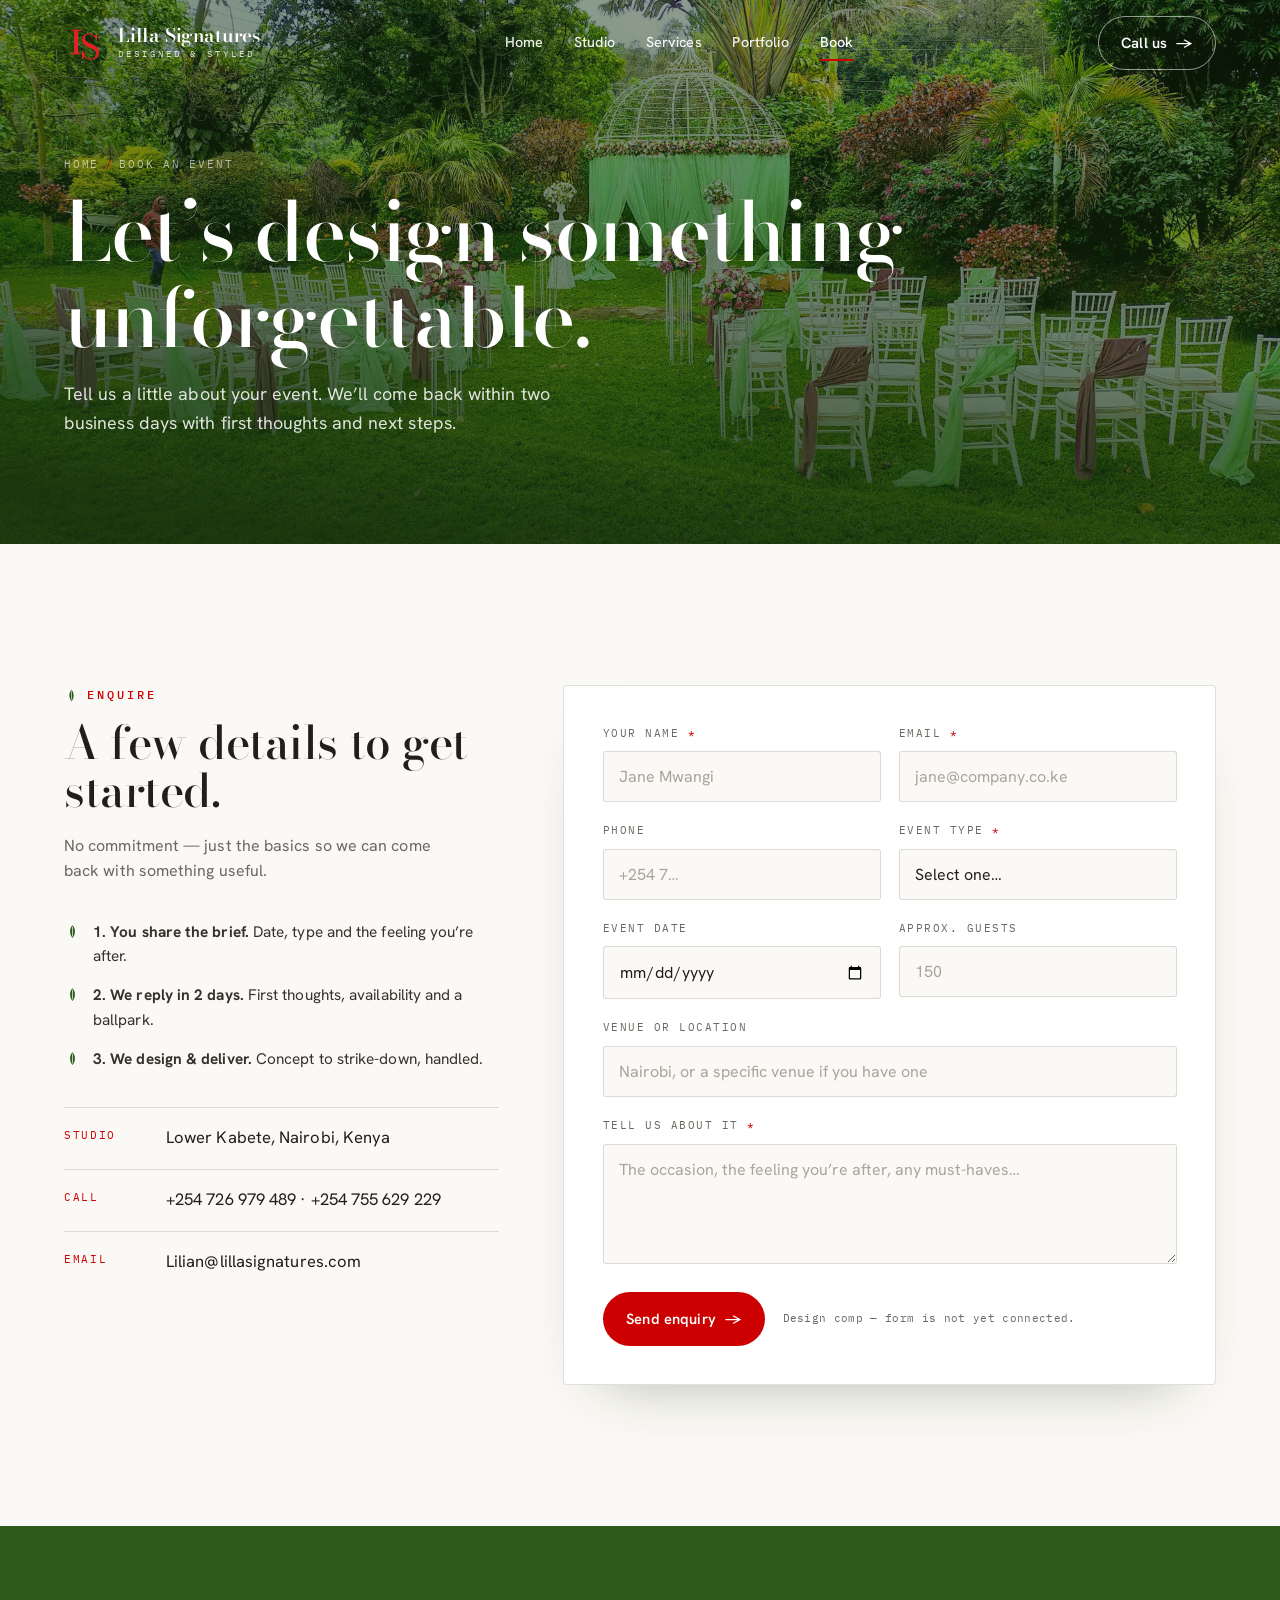
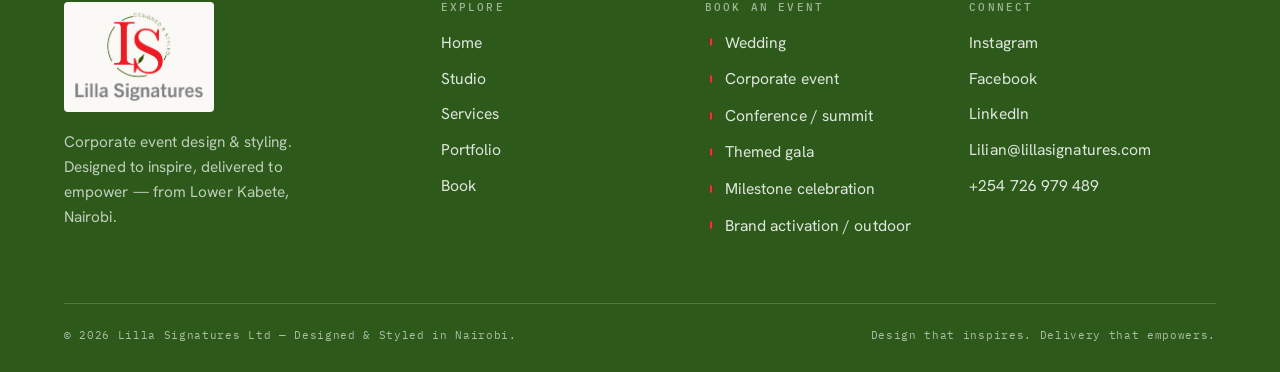
==== booking.html @ 4a37a558 "initial commit" ====
<!DOCTYPE html>
<html lang="en">
<head>
<meta charset="UTF-8" />
<meta name="viewport" content="width=device-width, initial-scale=1.0" />
<title>Book an Event — Lilla Signatures</title>
<meta name="description" content="Book Lilla Signatures for your event — weddings, corporate events, conferences, themed galas, milestone celebrations and outdoor activations in Nairobi." />
<link rel="preconnect" href="https://fonts.googleapis.com" />
<link rel="preconnect" href="https://fonts.gstatic.com" crossorigin />
<link href="https://fonts.googleapis.com/css2?family=Bodoni+Moda:ital,opsz,wght@0,6..96,400..700;1,6..96,400..600&family=Hanken+Grotesk:wght@300;400;500;600;700&family=IBM+Plex+Mono:wght@400;500&display=swap" rel="stylesheet" />
<link rel="stylesheet" href="assets/css/styles.css" />
</head>
<body>
<a class="skip-link" href="#main">Skip to content</a>

<header class="nav at-top">
  <a class="brand" href="index.html" aria-label="Lilla Signatures — home">
    <img src="assets/img/logo-mark.png" alt="Lilla Signatures monogram" />
    <span class="wordmark"><b>Lilla Signatures</b><span>Designed &amp; Styled</span></span>
  </a>
  <nav class="nav-links" aria-label="Primary">
    <a href="index.html">Home</a>
    <a href="studio.html">Studio</a>
    <a href="services.html">Services</a>
    <a href="portfolio.html">Portfolio</a>
    <a href="booking.html" class="active" aria-current="page">Book</a>
  </nav>
  <div class="nav-actions"><a class="btn btn--ghost" href="tel:+254726979489">Call us <span class="arr">→</span></a></div>
  <button class="nav-toggle" aria-label="Open menu" aria-expanded="false" aria-controls="mobile-menu"><span></span></button>
</header>
<div class="mobile-menu" id="mobile-menu">
  <a href="index.html"><span class="n">01</span> Home</a>
  <a href="studio.html"><span class="n">02</span> Studio</a>
  <a href="services.html"><span class="n">03</span> Services</a>
  <a href="portfolio.html"><span class="n">04</span> Portfolio</a>
  <a href="booking.html"><span class="n">05</span> Book</a>
  <div class="mm-foot">Lower Kabete, Nairobi<br />+254 726 979 489<br />Lilian@lillasignatures.com</div>
</div>

<header class="page-header">
  <div class="ph-media"><img src="assets/img/wedding-gazebo.jpg" alt="" /></div>
  <p class="crumbs"><a href="index.html">Home</a><span class="sep">/</span>Book an event</p>
  <h1>Let’s design something unforgettable.</h1>
  <p class="ph-sub">Tell us a little about your event. We’ll come back within two business days with first thoughts and next steps.</p>
</header>

<main id="main">
  <section class="section booking">
    <div class="wrap booking-grid">

      <aside class="booking-aside reveal">
        <span class="eyebrow">
          <svg class="leaf" viewBox="0 0 24 24" aria-hidden="true"><path class="blade" d="M12 3c4.5 4 4.5 13 0 18-4.5-5-4.5-14 0-18z"/><path class="rib" d="M12 5v14"/></svg>
          Enquire
        </span>
        <h2>A few details to get started.</h2>
        <p class="lede">No commitment — just the basics so we can come back with something useful.</p>

        <div class="bk-steps">
          <div class="bk-step"><svg class="leaf" viewBox="0 0 24 24" aria-hidden="true"><path class="blade" d="M12 3c4.5 4 4.5 13 0 18-4.5-5-4.5-14 0-18z"/><path class="rib" d="M12 5v14"/></svg><span><strong>1. You share the brief.</strong> Date, type and the feeling you’re after.</span></div>
          <div class="bk-step"><svg class="leaf" viewBox="0 0 24 24" aria-hidden="true"><path class="blade" d="M12 3c4.5 4 4.5 13 0 18-4.5-5-4.5-14 0-18z"/><path class="rib" d="M12 5v14"/></svg><span><strong>2. We reply in 2 days.</strong> First thoughts, availability and a ballpark.</span></div>
          <div class="bk-step"><svg class="leaf" viewBox="0 0 24 24" aria-hidden="true"><path class="blade" d="M12 3c4.5 4 4.5 13 0 18-4.5-5-4.5-14 0-18z"/><path class="rib" d="M12 5v14"/></svg><span><strong>3. We design &amp; deliver.</strong> Concept to strike-down, handled.</span></div>
        </div>

        <div class="bk-details">
          <div class="bk-row"><span class="k">Studio</span><span class="v">Lower Kabete, Nairobi, Kenya</span></div>
          <div class="bk-row"><span class="k">Call</span><span class="v"><a href="tel:+254726979489">+254 726 979 489</a> · <a href="tel:+254755629229">+254 755 629 229</a></span></div>
          <div class="bk-row"><span class="k">Email</span><span class="v"><a href="mailto:Lilian@lillasignatures.com">Lilian@lillasignatures.com</a></span></div>
        </div>
      </aside>

      <form class="contact-form form-light reveal" data-d="1" novalidate>
        <div class="field-row">
          <div class="field">
            <label for="f-name">Your name <span class="req">*</span></label>
            <input type="text" id="f-name" name="name" placeholder="Jane Mwangi" required />
            <span class="err-msg">Please tell us your name.</span>
          </div>
          <div class="field">
            <label for="f-email">Email <span class="req">*</span></label>
            <input type="email" id="f-email" name="email" placeholder="jane@company.co.ke" required />
            <span class="err-msg">A valid email helps us reply.</span>
          </div>
        </div>
        <div class="field-row">
          <div class="field">
            <label for="f-phone">Phone</label>
            <input type="tel" id="f-phone" name="phone" placeholder="+254 7…" />
          </div>
          <div class="field">
            <label for="f-type">Event type <span class="req">*</span></label>
            <select id="f-type" name="event_type" required>
              <option value="">Select one…</option>
              <option data-key="corporate">Corporate event</option>
              <option data-key="conference">Conference / summit</option>
              <option data-key="gala">Themed gala</option>
              <option data-key="wedding">Wedding</option>
              <option data-key="milestone">Milestone celebration</option>
              <option data-key="outdoor">Brand activation / outdoor</option>
              <option data-key="other">Something else</option>
            </select>
            <span class="err-msg">Pick the closest event type.</span>
          </div>
        </div>
        <div class="field-row">
          <div class="field">
            <label for="f-date">Event date</label>
            <input type="date" id="f-date" name="event_date" />
          </div>
          <div class="field">
            <label for="f-guests">Approx. guests</label>
            <input type="number" id="f-guests" name="guests" min="1" placeholder="150" />
          </div>
        </div>
        <div class="field">
          <label for="f-venue">Venue or location</label>
          <input type="text" id="f-venue" name="venue" placeholder="Nairobi, or a specific venue if you have one" />
        </div>
        <div class="field">
          <label for="f-msg">Tell us about it <span class="req">*</span></label>
          <textarea id="f-msg" name="message" placeholder="The occasion, the feeling you’re after, any must-haves…" required></textarea>
          <span class="err-msg">A line or two is all we need to start.</span>
        </div>
        <div class="form-foot">
          <button type="submit" class="btn btn--crimson">Send enquiry <span class="arr">→</span></button>
          <span class="form-note">Design comp — form is not yet connected.</span>
        </div>
        <div class="form-success" role="status">
          <svg class="leaf" viewBox="0 0 24 24" aria-hidden="true"><path class="blade" d="M12 3c4.5 4 4.5 13 0 18-4.5-5-4.5-14 0-18z"/><path class="rib" d="M12 5v14"/></svg>
          <p><strong>Thank you.</strong> Your enquiry is in — we’ll be in touch within two business days.</p>
        </div>
      </form>

    </div>
  </section>
</main>

<footer class="footer">
  <div class="wrap">
    <div class="footer-top">
      <div class="footer-brand">
        <img src="assets/img/logo-full.png" alt="Lilla Signatures logo" style="width:150px" />
        <p>Corporate event design &amp; styling. Designed to inspire, delivered to empower — from Lower Kabete, Nairobi.</p>
      </div>
      <div class="foot-col">
        <h4>Explore</h4>
        <ul><li><a href="index.html">Home</a></li><li><a href="studio.html">Studio</a></li><li><a href="services.html">Services</a></li><li><a href="portfolio.html">Portfolio</a></li><li><a href="booking.html">Book</a></li></ul>
      </div>
      <div class="foot-col">
        <h4>Book an event</h4>
        <ul>
          <li><a href="booking.html?type=wedding"><svg class="leaf" viewBox="0 0 24 24" aria-hidden="true"><path class="blade" d="M12 3c4.5 4 4.5 13 0 18-4.5-5-4.5-14 0-18z"/><path class="rib" d="M12 5v14"/></svg>Wedding</a></li>
          <li><a href="booking.html?type=corporate"><svg class="leaf" viewBox="0 0 24 24" aria-hidden="true"><path class="blade" d="M12 3c4.5 4 4.5 13 0 18-4.5-5-4.5-14 0-18z"/><path class="rib" d="M12 5v14"/></svg>Corporate event</a></li>
          <li><a href="booking.html?type=conference"><svg class="leaf" viewBox="0 0 24 24" aria-hidden="true"><path class="blade" d="M12 3c4.5 4 4.5 13 0 18-4.5-5-4.5-14 0-18z"/><path class="rib" d="M12 5v14"/></svg>Conference / summit</a></li>
          <li><a href="booking.html?type=gala"><svg class="leaf" viewBox="0 0 24 24" aria-hidden="true"><path class="blade" d="M12 3c4.5 4 4.5 13 0 18-4.5-5-4.5-14 0-18z"/><path class="rib" d="M12 5v14"/></svg>Themed gala</a></li>
          <li><a href="booking.html?type=milestone"><svg class="leaf" viewBox="0 0 24 24" aria-hidden="true"><path class="blade" d="M12 3c4.5 4 4.5 13 0 18-4.5-5-4.5-14 0-18z"/><path class="rib" d="M12 5v14"/></svg>Milestone celebration</a></li>
          <li><a href="booking.html?type=outdoor"><svg class="leaf" viewBox="0 0 24 24" aria-hidden="true"><path class="blade" d="M12 3c4.5 4 4.5 13 0 18-4.5-5-4.5-14 0-18z"/><path class="rib" d="M12 5v14"/></svg>Brand activation / outdoor</a></li>
        </ul>
      </div>
      <div class="foot-col">
        <h4>Connect</h4>
        <ul><li><a href="#">Instagram</a></li><li><a href="#">Facebook</a></li><li><a href="#">LinkedIn</a></li><li><a href="mailto:Lilian@lillasignatures.com">Lilian@lillasignatures.com</a></li><li><a href="tel:+254726979489">+254 726 979 489</a></li></ul>
      </div>
    </div>
    <div class="footer-bottom">
      <p>© <span data-year>2025</span> Lilla Signatures Ltd — Designed &amp; Styled in Nairobi.</p>
      <p>Design that inspires. Delivery that empowers.</p>
    </div>
  </div>
</footer>

<script src="assets/js/main.js"></script>
</body>
</html>
---- assets/css/styles.css ----
/* ============================================================
   Lilla Signatures — Event Design & Styling
   Design comp stylesheet
   Palette: forest green (ground) · crimson (accent) · warm off-white
   Type: Bodoni Moda (display) · Hanken Grotesk (body) · IBM Plex Mono (index)
   ============================================================ */

:root {
  /* Brand */
  --green:       #2D5A1B;   /* forest — dominant ground */
  --green-700:   #234716;
  --green-900:   #16300d;   /* deep ground / overlays */
  --green-soft:  #3c6f27;
  --crimson:     #CC0000;   /* signature accent, used with discipline */
  --crimson-700: #a80606;

  /* Neutrals (warm) */
  --paper:   #FBF9F5;       /* breathing room */
  --paper-2: #F3EEE4;       /* sand */
  --ink:     #211f1c;       /* warm near-black text */
  --muted:   #6b6862;       /* charcoal, secondary text */
  --line:    rgba(33,31,28,0.14);
  --line-on-green: rgba(255,255,255,0.18);

  /* Type */
  --serif: "Bodoni Moda", Georgia, "Times New Roman", serif;
  --sans:  "Hanken Grotesk", system-ui, -apple-system, sans-serif;
  --mono:  "IBM Plex Mono", ui-monospace, "SFMono-Regular", monospace;

  --maxw: 1320px;
  --gutter: clamp(20px, 5vw, 80px);

  --ease: cubic-bezier(.22,.61,.36,1);
}

/* ---------- Reset / base ---------- */
*, *::before, *::after { box-sizing: border-box; }
html { -webkit-text-size-adjust: 100%; scroll-behavior: smooth; }
@media (prefers-reduced-motion: reduce) { html { scroll-behavior: auto; } }

body {
  margin: 0;
  font-family: var(--sans);
  font-weight: 400;
  color: var(--ink);
  background: var(--paper);
  line-height: 1.62;
  font-size: clamp(16px, 1.05vw, 18px);
  letter-spacing: 0.005em;
  -webkit-font-smoothing: antialiased;
  text-rendering: optimizeLegibility;
  overflow-x: hidden;
}

img { display: block; max-width: 100%; }
a { color: inherit; text-decoration: none; }
button { font: inherit; color: inherit; cursor: pointer; }

h1, h2, h3, h4 { font-family: var(--serif); font-weight: 500; line-height: 1.04; margin: 0; letter-spacing: -0.01em; }

::selection { background: var(--crimson); color: #fff; }

:focus-visible {
  outline: 2.5px solid var(--crimson);
  outline-offset: 3px;
  border-radius: 2px;
}

.skip-link {
  position: fixed; top: -100px; left: 16px; z-index: 200;
  background: var(--crimson); color: #fff; padding: 12px 18px; border-radius: 4px;
  font-family: var(--mono); font-size: .8rem;
  transition: top .2s var(--ease);
}
.skip-link:focus { top: 16px; }

/* ---------- Layout ---------- */
/* full-bleed: content spans edge-to-edge with the same gutter as the nav */
.wrap { width: 100%; max-width: none; margin-inline: 0; padding-inline: var(--gutter); }
.section { padding-block: clamp(72px, 11vw, 156px); position: relative; }

/* ---------- Shared editorial bits ---------- */
.eyebrow {
  display: inline-flex; align-items: center; gap: .7em;
  font-family: var(--mono);
  font-size: .72rem; font-weight: 500;
  letter-spacing: .26em; text-transform: uppercase;
  color: var(--crimson);
}
.eyebrow .leaf { width: 15px; height: 15px; flex: none; }
.eyebrow--light { color: rgba(255,255,255,.82); }
.eyebrow--light .leaf path { fill: var(--crimson); }

.leaf { display: inline-block; }
.leaf path.blade { fill: var(--green); }
.leaf path.rib { stroke: var(--paper); stroke-width: 1; fill: none; }

.section-head { max-width: 56ch; }
.section-head h2 {
  font-size: clamp(2.1rem, 5.2vw, 4rem);
  margin-top: .5rem;
}
.section-head p.lede {
  margin-top: 1.1rem; color: var(--muted);
  font-size: clamp(1.02rem, 1.4vw, 1.22rem); max-width: 50ch;
}

.index-num { font-family: var(--mono); font-size: .74rem; letter-spacing: .1em; color: var(--crimson); }

/* leaf divider */
.divider { display: flex; align-items: center; justify-content: center; gap: 18px; padding-block: clamp(34px,6vw,70px); }
.divider::before, .divider::after { content: ""; height: 1px; width: min(140px, 22vw); background: var(--line); }
.divider .leaf { width: 22px; height: 22px; opacity: .9; }
.divider--on-green::before, .divider--on-green::after { background: var(--line-on-green); }

/* ---------- Buttons ---------- */
.btn {
  display: inline-flex; align-items: center; gap: .6em;
  font-family: var(--sans); font-weight: 600;
  font-size: .92rem; letter-spacing: .01em;
  padding: 0.95em 1.5em; border-radius: 999px;
  border: 1.5px solid transparent;
  transition: background .25s var(--ease), color .25s var(--ease), border-color .25s var(--ease), transform .25s var(--ease);
  will-change: transform;
}
.btn .arr { transition: transform .3s var(--ease); }
.btn:hover .arr { transform: translateX(4px); }
.btn--crimson { background: var(--crimson); color: #fff; }
.btn--crimson:hover { background: var(--crimson-700); transform: translateY(-2px); }
.btn--ghost { border-color: currentColor; color: var(--ink); }
.btn--ghost:hover { background: var(--ink); color: var(--paper); transform: translateY(-2px); }
.btn--ghost-light { border-color: rgba(255,255,255,.55); color: #fff; }
.btn--ghost-light:hover { background: #fff; color: var(--green-900); }

/* ============================================================
   NAV
   ============================================================ */
.nav {
  position: fixed; inset: 0 0 auto 0; z-index: 100;
  display: flex; align-items: center; justify-content: space-between;
  gap: 24px;
  padding: 16px var(--gutter);
  transition: background .35s var(--ease), box-shadow .35s var(--ease), padding .35s var(--ease);
}
.nav.scrolled {
  background: rgba(251,249,245,0.86);
  backdrop-filter: blur(14px) saturate(1.2);
  -webkit-backdrop-filter: blur(14px) saturate(1.2);
  box-shadow: 0 1px 0 var(--line);
  padding-block: 11px;
}
.brand { display: flex; align-items: center; gap: 12px; flex: none; }
.brand img { width: 42px; height: 42px; object-fit: contain; transition: width .35s var(--ease); }
.nav.scrolled .brand img { width: 38px; }
.brand .wordmark { display: flex; flex-direction: column; line-height: 1; }
.brand .wordmark b {
  font-family: var(--serif); font-weight: 600; font-size: 1.18rem; letter-spacing: -.01em;
  color: var(--ink); transition: color .35s var(--ease);
}
.brand .wordmark span {
  font-family: var(--mono); font-size: .56rem; letter-spacing: .34em; text-transform: uppercase;
  color: var(--green); margin-top: 4px; transition: color .35s var(--ease);
}
.nav.at-top .brand .wordmark b { color: #fff; }
.nav.at-top .brand .wordmark span { color: rgba(255,255,255,.8); }

.nav-links { display: flex; align-items: center; gap: clamp(18px, 2.4vw, 38px); }
.nav-links a {
  font-size: .9rem; font-weight: 500; letter-spacing: .01em;
  color: var(--ink); position: relative; padding: 4px 0;
  transition: color .3s var(--ease);
}
.nav-links a::after {
  content: ""; position: absolute; left: 0; bottom: -2px; height: 1.5px; width: 0;
  background: var(--crimson); transition: width .3s var(--ease);
}
.nav-links a:hover::after, .nav-links a:focus-visible::after { width: 100%; }
.nav.at-top .nav-links a { color: rgba(255,255,255,.92); }
.nav-actions { display: flex; align-items: center; gap: 14px; flex: none; }
.nav.at-top .btn--ghost { border-color: rgba(255,255,255,.55); color:#fff; }
.nav.at-top .btn--ghost:hover { background:#fff; color: var(--green-900); }

.nav-toggle { display: none; width: 46px; height: 46px; border: 1.5px solid var(--line); border-radius: 50%; background: transparent; align-items: center; justify-content: center; }
.nav-toggle span, .nav-toggle span::before, .nav-toggle span::after {
  content: ""; display: block; width: 18px; height: 1.6px; background: var(--ink); transition: transform .3s var(--ease), opacity .2s var(--ease);
}
.nav-toggle span::before { transform: translateY(-6px); }
.nav-toggle span::after { transform: translateY(6px); position: relative; top: -1.6px; }
.nav.at-top .nav-toggle { border-color: rgba(255,255,255,.5); }
.nav.at-top .nav-toggle span, .nav.at-top .nav-toggle span::before, .nav.at-top .nav-toggle span::after { background: #fff; }

/* mobile menu */
.mobile-menu {
  position: fixed; inset: 0; z-index: 99;
  background: var(--green-900); color: #fff;
  display: flex; flex-direction: column; justify-content: center; gap: 6px;
  padding: var(--gutter);
  transform: translateY(-100%); transition: transform .5s var(--ease);
  visibility: hidden;
}
.mobile-menu.open { transform: translateY(0); visibility: visible; }
.mobile-menu a {
  font-family: var(--serif); font-size: clamp(2rem, 9vw, 3.2rem); font-weight: 500;
  padding: 8px 0; border-bottom: 1px solid var(--line-on-green); display: flex; align-items: baseline; gap: 16px;
}
.mobile-menu a .n { font-family: var(--mono); font-size: .8rem; color: var(--crimson); }
.mobile-menu .mm-foot { margin-top: 32px; font-family: var(--mono); font-size: .78rem; letter-spacing: .04em; color: rgba(255,255,255,.7); line-height: 2; }
body.menu-open { overflow: hidden; }

/* ============================================================
   HERO
   ============================================================ */
.hero { position: relative; min-height: 100svh; display: flex; align-items: flex-end; color: #fff; isolation: isolate; }
.hero-media { position: absolute; inset: 0; z-index: -2; }
.hero-media img { width: 100%; height: 100%; object-fit: cover; }
.hero::before {
  content: ""; position: absolute; inset: 0; z-index: -1;
  background:
    linear-gradient(180deg, rgba(22,48,13,0.42) 0%, rgba(22,48,13,0) 30%),
    linear-gradient(7deg, rgba(22,48,13,0.92) 4%, rgba(22,48,13,0.5) 34%, rgba(22,48,13,0.12) 62%, rgba(22,48,13,0.28) 100%);
}
.hero-inner { width: 100%; max-width: none; margin-inline: 0; padding: 0 var(--gutter) clamp(54px, 8vw, 92px); }
.hero .eyebrow { color: #fff; }
.hero .eyebrow .leaf path.blade { fill: #fff; }
.hero h1 {
  font-size: clamp(2.9rem, 8.2vw, 7.1rem);
  font-weight: 500; max-width: 16ch; margin-top: 1rem;
  text-wrap: balance;
}
.hero h1 em { font-style: italic; color: #fff; }
.hero h1 .accent { color: #fff; }
.hero p.hero-sub {
  margin-top: 1.5rem; max-width: 46ch;
  font-size: clamp(1.04rem, 1.5vw, 1.28rem); color: rgba(255,255,255,.9);
  font-weight: 400;
}
.hero-cta { margin-top: 2.2rem; display: flex; flex-wrap: wrap; gap: 14px; }
.hero-scroll {
  position: absolute; right: var(--gutter); bottom: clamp(54px,8vw,92px); z-index: 1;
  display: flex; flex-direction: column; align-items: center; gap: 10px;
  font-family: var(--mono); font-size: .64rem; letter-spacing: .2em; text-transform: uppercase;
  color: rgba(255,255,255,.7); writing-mode: vertical-rl;
}
.hero-scroll .bar { writing-mode: horizontal-tb; width: 1px; height: 46px; background: rgba(255,255,255,.5); position: relative; overflow: hidden; }
.hero-scroll .bar::after { content:""; position:absolute; inset:0; background:#fff; animation: scrollbar 2.4s var(--ease) infinite; }
@keyframes scrollbar { 0%{transform:translateY(-100%)} 60%,100%{transform:translateY(100%)} }
@media (max-width: 760px){ .hero-scroll { display: none; } }

/* ============================================================
   STUDIO / ABOUT
   ============================================================ */
.studio { background: var(--paper); }
.studio-grid { display: grid; grid-template-columns: 1.05fr 0.95fr; gap: clamp(36px, 6vw, 96px); align-items: center; }
.studio-copy h2 { font-size: clamp(2.2rem, 4.6vw, 3.7rem); margin-top: .6rem; max-width: 14ch; }
.studio-copy .body { margin-top: 1.6rem; }
.studio-copy .body p { margin: 0 0 1.1rem; color: #35322d; font-size: clamp(1.02rem,1.25vw,1.16rem); }
.studio-copy .body p strong { color: var(--green); font-weight: 600; }
.studio-sig { margin-top: 2rem; display: flex; align-items: center; gap: 16px; }
.studio-sig .quote { font-family: var(--serif); font-style: italic; font-size: clamp(1.2rem,2vw,1.5rem); color: var(--ink); line-height: 1.25; }
.studio-meta { margin-top: 2.4rem; display: flex; gap: 40px; flex-wrap: wrap; border-top: 1px solid var(--line); padding-top: 1.6rem; }
.studio-meta div { display: flex; flex-direction: column; gap: 4px; }
.studio-meta dt { font-family: var(--mono); font-size: .68rem; letter-spacing: .18em; text-transform: uppercase; color: var(--muted); }
.studio-meta dd { margin: 0; font-family: var(--serif); font-size: 1.32rem; color: var(--green); }
.studio-figure { position: relative; }
.studio-figure .img-main { aspect-ratio: 4/5; border-radius: 3px; overflow: hidden; box-shadow: 0 30px 60px -30px rgba(22,48,13,.5); }
.studio-figure .img-main img { width: 100%; height: 100%; object-fit: cover; }
.studio-figure .img-float {
  position: absolute; bottom: -36px; left: -36px; width: 46%; aspect-ratio: 1/1;
  border-radius: 3px; overflow: hidden; border: 6px solid var(--paper);
  box-shadow: 0 24px 44px -22px rgba(22,48,13,.5);
}
.studio-figure .img-float img { width: 100%; height: 100%; object-fit: cover; }
.studio-figure .tag {
  position: absolute; top: 22px; right: -10px; background: var(--crimson); color: #fff;
  font-family: var(--mono); font-size: .64rem; letter-spacing: .14em; text-transform: uppercase;
  padding: 9px 14px; border-radius: 2px; box-shadow: 0 10px 20px -8px rgba(0,0,0,.4);
}

/* ============================================================
   SERVICES — editorial index w/ hover preview
   ============================================================ */
.services { background: var(--green); color: #fff; }
.services .section-head h2 { color: #fff; }
.services .section-head p.lede { color: rgba(255,255,255,.78); }
.services-body { margin-top: clamp(40px,5vw,70px); display: grid; grid-template-columns: 0.82fr 1.18fr; gap: clamp(40px,5vw,80px); align-items: start; }
.services-preview { position: sticky; top: 110px; aspect-ratio: 3/4; border-radius: 3px; overflow: hidden; background: var(--green-900); }
.services-preview img {
  position: absolute; inset: 0; width: 100%; height: 100%; object-fit: cover;
  opacity: 0; transition: opacity .6s var(--ease), transform 6s var(--ease);
  transform: scale(1.06);
}
.services-preview img.active { opacity: 1; transform: scale(1); }
.services-preview .pv-cap {
  position: absolute; left: 18px; bottom: 16px; z-index: 2;
  font-family: var(--mono); font-size: .68rem; letter-spacing: .16em; text-transform: uppercase;
  color: #fff; background: rgba(22,48,13,.5); backdrop-filter: blur(4px); padding: 7px 12px; border-radius: 2px;
}
.services-preview::after { content:""; position:absolute; inset:0; background: linear-gradient(0deg, rgba(22,48,13,.5), transparent 45%); z-index:1; }

.svc-list { list-style: none; margin: 0; padding: 0; border-top: 1px solid var(--line-on-green); }
.svc-item { border-bottom: 1px solid var(--line-on-green); }
.svc-item button {
  width: 100%; text-align: left; background: none; border: 0; padding: clamp(20px,2.4vw,30px) 0;
  display: grid; grid-template-columns: auto 1fr auto; gap: 22px; align-items: baseline;
  color: #fff; transition: padding-left .4s var(--ease);
}
.svc-item .n { font-family: var(--mono); font-size: .76rem; color: rgba(255,255,255,.55); }
.svc-item .svc-name { font-family: var(--serif); font-size: clamp(1.5rem, 2.9vw, 2.5rem); font-weight: 500; transition: color .3s var(--ease); }
.svc-item .svc-desc { grid-column: 2; margin-top: 8px; color: rgba(255,255,255,.66); font-size: .98rem; max-width: 46ch; }
.svc-item .svc-leaf { width: 22px; height: 22px; opacity: 0; transform: translateX(-6px) rotate(-12deg); transition: opacity .35s var(--ease), transform .35s var(--ease); }
.svc-item .svc-leaf path.blade { fill: var(--crimson); }
.svc-item.active button, .svc-item button:hover, .svc-item button:focus-visible { padding-left: 14px; }
.svc-item.active .svc-name, .svc-item button:hover .svc-name { color: #fff; }
.svc-item.active .svc-leaf, .svc-item button:hover .svc-leaf { opacity: 1; transform: translateX(0) rotate(0); }
.svc-item.active .n, .svc-item button:hover .n { color: var(--crimson); }

/* ============================================================
   PORTFOLIO — filterable mosaic + lightbox
   ============================================================ */
.portfolio { background: var(--paper); }
.pf-top { display: flex; justify-content: space-between; align-items: flex-end; gap: 40px; flex-wrap: wrap; }
.filters { display: flex; flex-wrap: wrap; gap: 8px; margin-top: 30px; width: 100%; }
.filter {
  position: relative; background: transparent; border: 1.5px solid var(--line);
  border-radius: 999px; padding: .62em 1.15em; font-size: .86rem; font-weight: 500; color: var(--ink);
  display: inline-flex; align-items: center; gap: .55em;
  transition: border-color .25s var(--ease), color .25s var(--ease), background .25s var(--ease);
}
.filter .leaf { width: 0; height: 14px; overflow: hidden; transition: width .3s var(--ease); }
.filter .leaf path.blade { fill: #fff; }
.filter:hover { border-color: var(--green); color: var(--green); }
.filter[aria-pressed="true"] { background: var(--crimson); border-color: var(--crimson); color: #fff; }
.filter[aria-pressed="true"] .leaf { width: 14px; }
.filter .cnt { font-family: var(--mono); font-size: .68rem; opacity: .6; }

.mosaic {
  margin-top: clamp(28px,4vw,46px);
  display: grid;
  grid-template-columns: repeat(12, 1fr);
  gap: clamp(10px, 1.1vw, 18px);
  grid-auto-flow: dense;
}
.tile {
  position: relative; margin: 0; overflow: hidden; border-radius: 3px;
  grid-column: span 4; aspect-ratio: 4/3; background: var(--paper-2);
  cursor: pointer;
}
.tile.tile--wide { grid-column: span 8; aspect-ratio: 16/9; }
.tile.tile--tall { grid-column: span 4; aspect-ratio: 3/4; }
.tile.tile--big  { grid-column: span 6; aspect-ratio: 3/2; }
.tile img { width: 100%; height: 100%; object-fit: cover; transition: transform .8s var(--ease); }
.tile:hover img { transform: scale(1.05); }
.tile .tile-ov {
  position: absolute; inset: 0; display: flex; flex-direction: column; justify-content: flex-end;
  padding: 18px; gap: 4px; color: #fff;
  background: linear-gradient(0deg, rgba(22,48,13,.82) 0%, rgba(22,48,13,.18) 45%, rgba(22,48,13,0) 70%);
  opacity: 0; transition: opacity .4s var(--ease);
}
.tile:hover .tile-ov, .tile:focus-visible .tile-ov { opacity: 1; }
.tile .tile-cat { font-family: var(--mono); font-size: .64rem; letter-spacing: .16em; text-transform: uppercase; color: #fff; display: flex; align-items: center; gap: .6em; }
.tile .tile-cat .leaf { width: 13px; height: 13px; }
.tile .tile-cat .leaf path.blade { fill: #fff; }
.tile .tile-title { font-family: var(--serif); font-size: clamp(1.1rem,1.6vw,1.5rem); font-weight: 500; transform: translateY(8px); transition: transform .4s var(--ease); }
.tile:hover .tile-title, .tile:focus-visible .tile-title { transform: translateY(0); }
.tile .tile-plus { position: absolute; top: 14px; right: 14px; width: 34px; height: 34px; border-radius: 50%; background: rgba(255,255,255,.16); backdrop-filter: blur(4px); display: grid; place-items: center; opacity: 0; transform: scale(.8); transition: .35s var(--ease); }
.tile:hover .tile-plus, .tile:focus-visible .tile-plus { opacity: 1; transform: scale(1); }
.tile .tile-plus::before, .tile .tile-plus::after { content:""; position:absolute; background:#fff; }
.tile .tile-plus::before { width: 13px; height: 1.5px; }
.tile .tile-plus::after { width: 1.5px; height: 13px; }
.tile.is-hidden { display: none; }
.tile.flip-fade { opacity: 0; transform: scale(.96); }
.pf-empty { display:none; text-align:center; color: var(--muted); font-family: var(--mono); font-size:.85rem; padding: 40px 0; }

/* Lightbox */
.lightbox {
  position: fixed; inset: 0; z-index: 150; background: rgba(13,26,8,.94);
  display: flex; align-items: center; justify-content: center; padding: clamp(16px,4vw,56px);
  opacity: 0; visibility: hidden; transition: opacity .35s var(--ease), visibility .35s;
}
.lightbox.open { opacity: 1; visibility: visible; }
.lb-stage { max-width: min(1100px, 92vw); max-height: 86vh; display: flex; flex-direction: column; gap: 14px; }
.lb-imgwrap { overflow: hidden; border-radius: 3px; background: #000; min-height: 0; display:flex; }
.lb-stage img { width: 100%; height: 100%; max-height: 76vh; object-fit: contain; }
.lb-cap { display: flex; justify-content: space-between; align-items: baseline; gap: 20px; color: #fff; }
.lb-cap .t { font-family: var(--serif); font-size: 1.25rem; }
.lb-cap .c { font-family: var(--mono); font-size: .68rem; letter-spacing: .14em; text-transform: uppercase; color: rgba(255,255,255,.7); }
.lb-btn { position: absolute; top: 50%; transform: translateY(-50%); width: 54px; height: 54px; border-radius: 50%; border: 1.5px solid rgba(255,255,255,.4); background: rgba(0,0,0,.2); color: #fff; display: grid; place-items: center; font-size: 1.3rem; transition: background .25s var(--ease), border-color .25s; }
.lb-btn:hover { background: var(--crimson); border-color: var(--crimson); }
.lb-prev { left: clamp(10px,2vw,28px); }
.lb-next { right: clamp(10px,2vw,28px); }
.lb-close { position: absolute; top: 20px; right: 20px; width: 48px; height: 48px; border-radius: 50%; border: 1.5px solid rgba(255,255,255,.4); background: transparent; color: #fff; font-size: 1.4rem; line-height: 1; }
.lb-close:hover { background: var(--crimson); border-color: var(--crimson); }
.lb-count { position: absolute; top: 28px; left: clamp(16px,4vw,56px); font-family: var(--mono); font-size: .72rem; letter-spacing: .14em; color: rgba(255,255,255,.75); }
@media (max-width: 640px){ .lb-btn { width: 44px; height: 44px; } }

/* ============================================================
   CLIENTS
   ============================================================ */
.clients { background: var(--paper-2); }
.clients .section-head { max-width: 60ch; }
.client-grid {
  margin-top: clamp(34px,5vw,58px);
  display: grid; grid-template-columns: repeat(4, 1fr);
  border-top: 1px solid var(--line); border-left: 1px solid var(--line);
}
.client {
  border-right: 1px solid var(--line); border-bottom: 1px solid var(--line);
  padding: clamp(26px,3vw,42px) 22px; display: flex; flex-direction: column; gap: 6px; justify-content: center; min-height: 132px;
  transition: background .3s var(--ease);
}
.client:hover { background: var(--paper); }
.client .c-name { font-family: var(--serif); font-size: clamp(1.15rem,1.7vw,1.5rem); color: var(--ink); line-height: 1.1; }
.client .c-kind { font-family: var(--mono); font-size: .64rem; letter-spacing: .16em; text-transform: uppercase; color: var(--muted); }
.client .c-kind b { color: var(--crimson); font-weight: 500; }

/* ============================================================
   CONTACT
   ============================================================ */
.contact { background: var(--green-900); color: #fff; }
.contact-grid { display: grid; grid-template-columns: 0.92fr 1.08fr; gap: clamp(40px,6vw,90px); align-items: start; }
.contact-copy h2 { color: #fff; font-size: clamp(2.2rem,4.4vw,3.6rem); margin-top: .6rem; max-width: 15ch; }
.contact-copy p.lede { color: rgba(255,255,255,.78); margin-top: 1.2rem; max-width: 42ch; }
.contact-details { margin-top: 2.6rem; display: flex; flex-direction: column; gap: 20px; }
.cd-row { display: flex; gap: 16px; align-items: flex-start; padding-top: 18px; border-top: 1px solid var(--line-on-green); }
.cd-row .k { font-family: var(--mono); font-size: .66rem; letter-spacing: .18em; text-transform: uppercase; color: var(--crimson); min-width: 92px; padding-top: 4px; }
.cd-row .v { font-size: 1.06rem; }
.cd-row .v a { display: block; transition: color .25s var(--ease); }
.cd-row .v a:hover { color: var(--crimson); }

.contact-form { background: rgba(255,255,255,.04); border: 1px solid var(--line-on-green); border-radius: 4px; padding: clamp(24px,3vw,40px); }
.field { margin-bottom: 20px; }
.field label { display: block; font-family: var(--mono); font-size: .68rem; letter-spacing: .14em; text-transform: uppercase; color: rgba(255,255,255,.65); margin-bottom: 9px; }
.field label .req { color: var(--crimson); }
.field input, .field select, .field textarea {
  width: 100%; background: rgba(255,255,255,.04); border: 1px solid var(--line-on-green);
  border-radius: 3px; color: #fff; padding: 14px 15px; font-family: var(--sans); font-size: 1rem;
  transition: border-color .25s var(--ease), background .25s var(--ease);
}
.field textarea { resize: vertical; min-height: 120px; }
.field input::placeholder, .field textarea::placeholder { color: rgba(255,255,255,.4); }
.field select { appearance: none; background-image: url("data:image/svg+xml,%3Csvg xmlns='http://www.w3.org/2000/svg' width='12' height='8' viewBox='0 0 12 8'%3E%3Cpath d='M1 1l5 5 5-5' stroke='%23cc0000' stroke-width='1.6' fill='none'/%3E%3C/svg%3E"); background-repeat: no-repeat; background-position: right 16px center; padding-right: 38px; }
.field select option { color: var(--ink); }
.field input:focus, .field select:focus, .field textarea:focus { outline: none; border-color: var(--crimson); background: rgba(255,255,255,.07); }
.field.error input, .field.error select, .field.error textarea { border-color: var(--crimson); }
.field .err-msg { display: none; color: #ff8a8a; font-size: .78rem; margin-top: 7px; font-family: var(--mono); letter-spacing: .03em; }
.field.error .err-msg { display: block; }
.field-row { display: grid; grid-template-columns: 1fr 1fr; gap: 18px; }
.form-foot { display: flex; align-items: center; gap: 18px; flex-wrap: wrap; margin-top: 6px; }
.form-note { font-family: var(--mono); font-size: .68rem; color: rgba(255,255,255,.5); letter-spacing: .03em; }
.form-success {
  display: none; align-items: center; gap: 14px; padding: 18px; border: 1px solid var(--green-soft);
  background: rgba(60,111,39,.25); border-radius: 4px; margin-top: 4px;
}
.form-success.show { display: flex; }
.form-success .leaf { width: 26px; height: 26px; flex: none; }
.form-success .leaf path.blade { fill: #9fd27e; }
.form-success p { margin: 0; font-size: .96rem; }

/* ============================================================
   FOOTER
   ============================================================ */
.footer { background: var(--green); color: rgba(255,255,255,.85); padding-block: clamp(48px,6vw,80px) 28px; }
.footer-top { display: grid; grid-template-columns: 1.3fr 1fr 1fr; gap: 40px; }
.footer-brand img { width: 96px; background: var(--paper); border-radius: 4px; padding: 10px; }
.footer-brand p { margin: 18px 0 0; max-width: 30ch; color: rgba(255,255,255,.7); font-size: .96rem; }
.foot-col h4 { font-family: var(--mono); font-weight: 500; font-size: .68rem; letter-spacing: .2em; text-transform: uppercase; color: rgba(255,255,255,.55); margin-bottom: 16px; }
.foot-col ul { list-style: none; margin: 0; padding: 0; display: flex; flex-direction: column; gap: 10px; }
.foot-col a { font-size: .98rem; transition: color .25s var(--ease); display: inline-flex; align-items: center; gap: 8px; }
.foot-col a:hover { color: #fff; }
.footer-bottom { margin-top: clamp(40px,5vw,64px); padding-top: 22px; border-top: 1px solid var(--line-on-green); display: flex; justify-content: space-between; align-items: center; gap: 16px; flex-wrap: wrap; }
.footer-bottom p { margin: 0; font-family: var(--mono); font-size: .7rem; letter-spacing: .06em; color: rgba(255,255,255,.6); }

/* ============================================================
   Scroll reveal
   ============================================================ */
.reveal { opacity: 0; transform: translateY(26px); transition: opacity .9s var(--ease), transform .9s var(--ease); }
.reveal.in-view { opacity: 1; transform: none; }
.reveal[data-d="1"]{ transition-delay: .08s; }
.reveal[data-d="2"]{ transition-delay: .16s; }
.reveal[data-d="3"]{ transition-delay: .24s; }

@media (prefers-reduced-motion: reduce) {
  .reveal { opacity: 1 !important; transform: none !important; transition: none !important; }
  .hero-scroll .bar::after { animation: none; }
  .tile img, .services-preview img { transition: opacity .3s ease !important; }
  *, *::before, *::after { scroll-behavior: auto !important; }
}

/* ============================================================
   Responsive
   ============================================================ */
@media (max-width: 1080px){
  .studio-grid { grid-template-columns: 1fr; }
  .studio-figure { order: -1; max-width: 540px; }
  .services-body { grid-template-columns: 1fr; }
  .services-preview { display: none; }
  .contact-grid { grid-template-columns: 1fr; }
  .footer-top { grid-template-columns: 1fr 1fr; }
  .footer-brand { grid-column: 1 / -1; }
}
@media (max-width: 900px){
  .nav-links, .nav-actions .btn { display: none; }
  .nav-toggle { display: inline-flex; }
  .client-grid { grid-template-columns: repeat(2, 1fr); }
  .tile.tile--wide { grid-column: span 12; }
  .tile.tile--big { grid-column: span 6; }
}
@media (max-width: 680px){
  .mosaic { grid-template-columns: repeat(2, 1fr); gap: 10px; }
  .tile, .tile.tile--tall, .tile.tile--big { grid-column: span 1; aspect-ratio: 1/1; }
  .tile.tile--wide { grid-column: span 2; aspect-ratio: 16/10; }
  .tile.tile--feature { grid-column: span 2; aspect-ratio: 4/3; }
  .field-row { grid-template-columns: 1fr; }
  .studio-figure .img-float { width: 42%; bottom: -22px; left: -16px; }
  .studio-meta { gap: 26px; }
  .footer-top { grid-template-columns: 1fr; }
}
@media (max-width: 420px){
  .mosaic { grid-template-columns: 1fr; }
  .tile, .tile.tile--tall, .tile.tile--big, .tile.tile--wide, .tile.tile--feature { grid-column: span 1; aspect-ratio: 4/3; }
}

/* ============================================================
   MULTIPAGE ADDITIONS
   ============================================================ */

/* nav active state */
.nav-links a.active { color: var(--crimson); }
.nav-links a.active::after { width: 100%; }
.nav.at-top .nav-links a.active { color: #fff; }

/* ---- Google rating badge (hero) ---- */
.hero-rating {
  display: flex; width: fit-content; align-items: center; gap: 12px; margin-bottom: 22px;
  background: rgba(255,255,255,.1); border: 1px solid rgba(255,255,255,.24);
  backdrop-filter: blur(8px); -webkit-backdrop-filter: blur(8px);
  padding: 8px 8px 8px 14px; border-radius: 999px;
}
.rating-g { width: 22px; height: 22px; flex: none; display: grid; place-items: center; background: #fff; border-radius: 50%; color: #4285F4; font: 700 .82rem/1 var(--sans); }
.hero-rating .stars { color: #FFC24B; letter-spacing: 1px; font-size: .92rem; line-height: 1; }
.hero-rating .rscore { font-weight: 700; color: #fff; font-size: .92rem; }
.hero-rating .rtext { font-size: .78rem; color: rgba(255,255,255,.85); }
.hero-rating .rpill { background: rgba(255,255,255,.14); border-radius: 999px; padding: 5px 11px; font-family: var(--mono); font-size: .68rem; letter-spacing: .04em; color: #fff; }
@media (max-width: 520px){ .hero-rating .rtext { display: none; } }

/* ---- Page header (subpage banner) ---- */
.page-header { position: relative; isolation: isolate; color: #fff; background: var(--green-900); padding: calc(clamp(120px,16vh,180px)) var(--gutter) clamp(52px,7vw,96px); overflow: hidden; }
.page-header .ph-media { position: absolute; inset: 0; z-index: -2; }
.page-header .ph-media img { width: 100%; height: 100%; object-fit: cover; }
.page-header::before { content:""; position: absolute; inset: 0; z-index: -1; background: linear-gradient(8deg, rgba(22,48,13,.93) 8%, rgba(22,48,13,.6) 48%, rgba(22,48,13,.42) 100%); }
.page-header h1 { font-size: clamp(2.6rem, 6.4vw, 5.2rem); margin-top: 1rem; max-width: 18ch; text-wrap: balance; }
.page-header p.ph-sub { margin-top: 1.2rem; max-width: 52ch; color: rgba(255,255,255,.85); font-size: clamp(1.02rem,1.4vw,1.22rem); }
.page-header .crumbs { font-family: var(--mono); font-size: .7rem; letter-spacing: .16em; text-transform: uppercase; color: rgba(255,255,255,.6); }
.page-header .crumbs a:hover { color: #fff; }
.page-header .crumbs .sep { color: var(--crimson); margin: 0 .5em; }

/* ---- generic two-col feature ---- */
.feature-split { display: grid; grid-template-columns: 1fr 1fr; gap: clamp(36px,5vw,84px); align-items: center; }
.feature-figure { position: relative; aspect-ratio: 5/6; border-radius: 3px; overflow: hidden; box-shadow: 0 30px 60px -34px rgba(22,48,13,.5); }
.feature-figure img { width: 100%; height: 100%; object-fit: cover; }

/* ---- Why choose us ---- */
.why { background: var(--paper); }
.reasons { list-style: none; margin: 1.4rem 0 0; padding: 0; }
.reason { display: grid; grid-template-columns: auto 1fr; gap: 20px; padding: 24px 0; border-top: 1px solid var(--line); }
.reason:last-child { border-bottom: 1px solid var(--line); }
.reason .rn { font-family: var(--mono); font-size: .82rem; color: var(--crimson); padding-top: 4px; }
.reason h3 { font-family: var(--serif); font-size: clamp(1.3rem,1.9vw,1.6rem); font-weight: 500; display: flex; align-items: center; gap: 10px; }
.reason h3 .leaf { width: 18px; height: 18px; }
.reason p { color: var(--muted); margin: .5rem 0 0; font-size: 1rem; max-width: 48ch; }

/* ---- Services teaser cards (home) ---- */
.svc-cards { display: grid; grid-template-columns: repeat(3, 1fr); gap: clamp(14px,1.5vw,22px); margin-top: clamp(36px,4vw,56px); }
.svc-card { position: relative; overflow: hidden; border-radius: 3px; aspect-ratio: 4/5; color: #fff; display: block; }
.svc-card img { position: absolute; inset: 0; width: 100%; height: 100%; object-fit: cover; transition: transform .8s var(--ease); }
.svc-card::after { content:""; position: absolute; inset: 0; background: linear-gradient(0deg, rgba(22,48,13,.86) 2%, rgba(22,48,13,.2) 46%, rgba(22,48,13,0) 72%); transition: background .4s var(--ease); }
.svc-card:hover img { transform: scale(1.06); }
.svc-card .sc-body { position: absolute; inset: auto 0 0 0; z-index: 2; padding: 22px; }
.svc-card .sc-n { font-family: var(--mono); font-size: .7rem; letter-spacing: .14em; color: rgba(255,255,255,.7); }
.svc-card .sc-name { font-family: var(--serif); font-size: clamp(1.35rem,2vw,1.7rem); font-weight: 500; margin-top: 4px; display: flex; align-items: center; gap: 10px; }
.svc-card .sc-name .leaf { width: 0; height: 16px; overflow: hidden; transition: width .35s var(--ease); }
.svc-card .sc-name .leaf path.blade { fill: var(--crimson); }
.svc-card:hover .sc-name .leaf, .svc-card:focus-visible .sc-name .leaf { width: 16px; }
.svc-card .sc-desc { color: rgba(255,255,255,.82); font-size: .92rem; margin-top: 8px; max-height: 0; opacity: 0; overflow: hidden; transition: max-height .45s var(--ease), opacity .35s var(--ease); }
.svc-card:hover .sc-desc, .svc-card:focus-visible .sc-desc { max-height: 80px; opacity: 1; }

/* ---- Work teaser (home) ---- */
.work-teaser { background: var(--paper-2); }
.wt-head { display: flex; justify-content: space-between; align-items: flex-end; gap: 30px; flex-wrap: wrap; }
.wt-grid { display: grid; grid-template-columns: repeat(12,1fr); grid-auto-rows: clamp(150px,15vw,230px); gap: clamp(10px,1.1vw,16px); margin-top: clamp(28px,3.5vw,46px); }
.wt-card { position: relative; overflow: hidden; border-radius: 3px; color: #fff; }
.wt-card img { width: 100%; height: 100%; object-fit: cover; transition: transform .8s var(--ease); }
.wt-card:hover img { transform: scale(1.05); }
.wt-card .wt-label { position: absolute; left: 14px; bottom: 12px; z-index: 2; font-family: var(--mono); font-size: .64rem; letter-spacing: .14em; text-transform: uppercase; background: rgba(22,48,13,.5); backdrop-filter: blur(4px); padding: 6px 10px; border-radius: 2px; }
.wt-card::after { content:""; position: absolute; inset: 0; background: linear-gradient(0deg, rgba(22,48,13,.5), transparent 50%); opacity: 0; transition: opacity .4s var(--ease); }
.wt-card:hover::after { opacity: 1; }
.wt-a { grid-column: span 7; grid-row: span 2; }
.wt-b { grid-column: span 5; grid-row: span 1; }
.wt-c { grid-column: span 5; grid-row: span 1; }
.wt-d { grid-column: span 4; grid-row: span 1; }
.wt-e { grid-column: span 4; grid-row: span 1; }
.wt-f { grid-column: span 4; grid-row: span 1; }
@media (max-width: 760px){ .wt-grid { grid-auto-rows: 150px; } .wt-a { grid-column: span 12; grid-row: span 2; } .wt-b,.wt-c { grid-column: span 6; } .wt-d,.wt-e,.wt-f { grid-column: span 4; } }
@media (max-width: 520px){ .wt-d,.wt-e,.wt-f,.wt-b,.wt-c { grid-column: span 6; } }

/* ---- Testimonials ---- */
.testi { background: var(--green); color: #fff; }
.testi-head { display: flex; justify-content: space-between; align-items: flex-end; gap: 30px; flex-wrap: wrap; }
.testi-summary { display: flex; align-items: center; gap: 14px; background: rgba(255,255,255,.06); border: 1px solid var(--line-on-green); border-radius: 999px; padding: 10px 18px; }
.testi-summary .stars { color: #FFC24B; letter-spacing: 1px; }
.testi-summary b { font-size: 1.1rem; }
.testi-summary span { font-family: var(--mono); font-size: .7rem; letter-spacing: .04em; color: rgba(255,255,255,.75); }
.testi-grid { display: grid; grid-template-columns: repeat(3,1fr); gap: clamp(14px,1.5vw,22px); margin-top: clamp(34px,4vw,56px); }
.testi-card { background: rgba(255,255,255,.05); border: 1px solid var(--line-on-green); border-radius: 4px; padding: clamp(22px,2.2vw,30px); display: flex; flex-direction: column; gap: 14px; }
.testi-card .stars { color: #FFC24B; letter-spacing: 2px; font-size: .9rem; }
.testi-card blockquote { margin: 0; font-family: var(--serif); font-style: italic; font-size: clamp(1.08rem,1.4vw,1.25rem); line-height: 1.42; color: #fff; }
.testi-card .who { margin-top: auto; display: flex; align-items: center; gap: 12px; }
.testi-card .who .av { width: 38px; height: 38px; border-radius: 50%; background: var(--crimson); color: #fff; display: grid; place-items: center; font-family: var(--serif); font-size: 1.05rem; flex: none; }
.testi-card .who .nm { font-weight: 600; font-size: .94rem; }
.testi-card .who .mt { font-family: var(--mono); font-size: .64rem; letter-spacing: .1em; text-transform: uppercase; color: rgba(255,255,255,.6); }
@media (max-width: 920px){ .testi-grid { grid-template-columns: 1fr; } .svc-cards { grid-template-columns: 1fr 1fr; } .feature-split { grid-template-columns: 1fr; } .feature-figure { order: -1; max-width: 540px; aspect-ratio: 4/3; } }
@media (max-width: 560px){ .svc-cards { grid-template-columns: 1fr; } }

/* ---- CTA band ---- */
.cta-band { background: var(--green-900); color: #fff; text-align: center; }
.cta-band .eyebrow { justify-content: center; }
.cta-band h2 { font-size: clamp(2.1rem,5vw,3.8rem); max-width: 20ch; margin: 1rem auto 0; text-wrap: balance; }
.cta-band p { color: rgba(255,255,255,.82); max-width: 48ch; margin: 1.1rem auto 0; }
.cta-band .cta-actions { margin-top: 2rem; display: flex; gap: 14px; justify-content: center; flex-wrap: wrap; }

/* ---- Process (services page) ---- */
.process { background: var(--paper-2); }
.steps { display: grid; grid-template-columns: repeat(4,1fr); gap: clamp(16px,2vw,30px); margin-top: clamp(36px,4vw,56px); counter-reset: step; }
.step { position: relative; padding-top: 26px; border-top: 2px solid var(--green); }
.step .sn { font-family: var(--mono); font-size: .74rem; letter-spacing: .12em; color: var(--crimson); }
.step h3 { font-family: var(--serif); font-size: clamp(1.3rem,1.8vw,1.6rem); font-weight: 500; margin: 10px 0 0; }
.step p { color: var(--muted); margin: .6rem 0 0; font-size: .98rem; }
@media (max-width: 820px){ .steps { grid-template-columns: 1fr 1fr; } }
@media (max-width: 460px){ .steps { grid-template-columns: 1fr; } }

/* ---- Services detail rows (services page) ---- */
.svc-rows { margin-top: clamp(20px,3vw,40px); }
.svc-row { display: grid; grid-template-columns: 0.9fr 1.1fr; gap: clamp(28px,4vw,64px); align-items: center; padding: clamp(32px,4vw,60px) 0; border-top: 1px solid var(--line); }
.svc-row:nth-child(even) .svc-row-fig { order: 2; }
.svc-row-fig { aspect-ratio: 3/2; border-radius: 3px; overflow: hidden; }
.svc-row-fig img { width: 100%; height: 100%; object-fit: cover; transition: transform .9s var(--ease); }
.svc-row:hover .svc-row-fig img { transform: scale(1.04); }
.svc-row .num { font-family: var(--mono); font-size: .8rem; color: var(--crimson); }
.svc-row h3 { font-family: var(--serif); font-size: clamp(1.8rem,3vw,2.6rem); font-weight: 500; margin: 8px 0 0; }
.svc-row p { color: #35322d; margin: 1rem 0 0; font-size: 1.06rem; max-width: 48ch; }
.svc-row .feat-list { list-style: none; margin: 1.2rem 0 0; padding: 0; display: flex; flex-wrap: wrap; gap: 8px; }
.svc-row .feat-list li { font-family: var(--mono); font-size: .68rem; letter-spacing: .06em; text-transform: uppercase; color: var(--green); border: 1px solid var(--line); border-radius: 999px; padding: 6px 12px; }
@media (max-width: 820px){ .svc-row { grid-template-columns: 1fr; } .svc-row:nth-child(even) .svc-row-fig { order: -1; } .svc-row-fig { order: -1; } }

/* ---- Booking page ---- */
.booking { background: var(--paper); }
.booking-grid { display: grid; grid-template-columns: 0.8fr 1.2fr; gap: clamp(36px,5vw,80px); align-items: start; }
.booking-aside .eyebrow { color: var(--crimson); }
.booking-aside h2 { font-size: clamp(2rem,3.6vw,3rem); margin-top: .5rem; max-width: 16ch; }
.booking-aside .lede { color: var(--muted); margin-top: 1.1rem; max-width: 42ch; }
.bk-details { margin-top: 2.2rem; display: flex; flex-direction: column; gap: 18px; }
.bk-row { display: flex; gap: 16px; padding-top: 16px; border-top: 1px solid var(--line); }
.bk-row .k { font-family: var(--mono); font-size: .66rem; letter-spacing: .16em; text-transform: uppercase; color: var(--crimson); min-width: 86px; padding-top: 3px; }
.bk-row .v { font-size: 1.04rem; }
.bk-row .v a:hover { color: var(--crimson); }
.bk-steps { margin-top: 2.2rem; display: flex; flex-direction: column; gap: 14px; }
.bk-step { display: flex; gap: 12px; align-items: flex-start; font-size: .96rem; color: #35322d; }
.bk-step .leaf { width: 17px; height: 17px; flex: none; margin-top: 3px; }
/* form on light bg (booking) */
.form-light { background: #fff; border: 1px solid var(--line); border-radius: 4px; padding: clamp(24px,3vw,40px); box-shadow: 0 30px 60px -40px rgba(22,48,13,.4); }
.form-light label { color: var(--muted); }
.form-light input, .form-light select, .form-light textarea { background: var(--paper); border: 1px solid var(--line); color: var(--ink); }
.form-light input::placeholder, .form-light textarea::placeholder { color: #a8a49c; }
.form-light input:focus, .form-light select:focus, .form-light textarea:focus { border-color: var(--crimson); background: #fff; }
.form-light select option { color: var(--ink); }
.form-light .form-note { color: var(--muted); }
.form-light .form-success { border-color: var(--green); background: rgba(60,111,39,.12); }
.form-light .form-success p { color: var(--ink); }
.form-light .form-success .leaf path.blade { fill: var(--green); }
@media (max-width: 900px){ .booking-grid { grid-template-columns: 1fr; } }

/* ---- Footer 4-col + book column ---- */
.footer-top { grid-template-columns: 1.5fr 1fr 1fr 1.1fr; }
.foot-col a .leaf { width: 12px; height: 12px; }
.foot-col a .leaf path.blade { fill: var(--crimson); }
@media (max-width: 1080px){ .footer-top { grid-template-columns: 1fr 1fr; } }
@media (max-width: 560px){ .footer-top { grid-template-columns: 1fr; } }
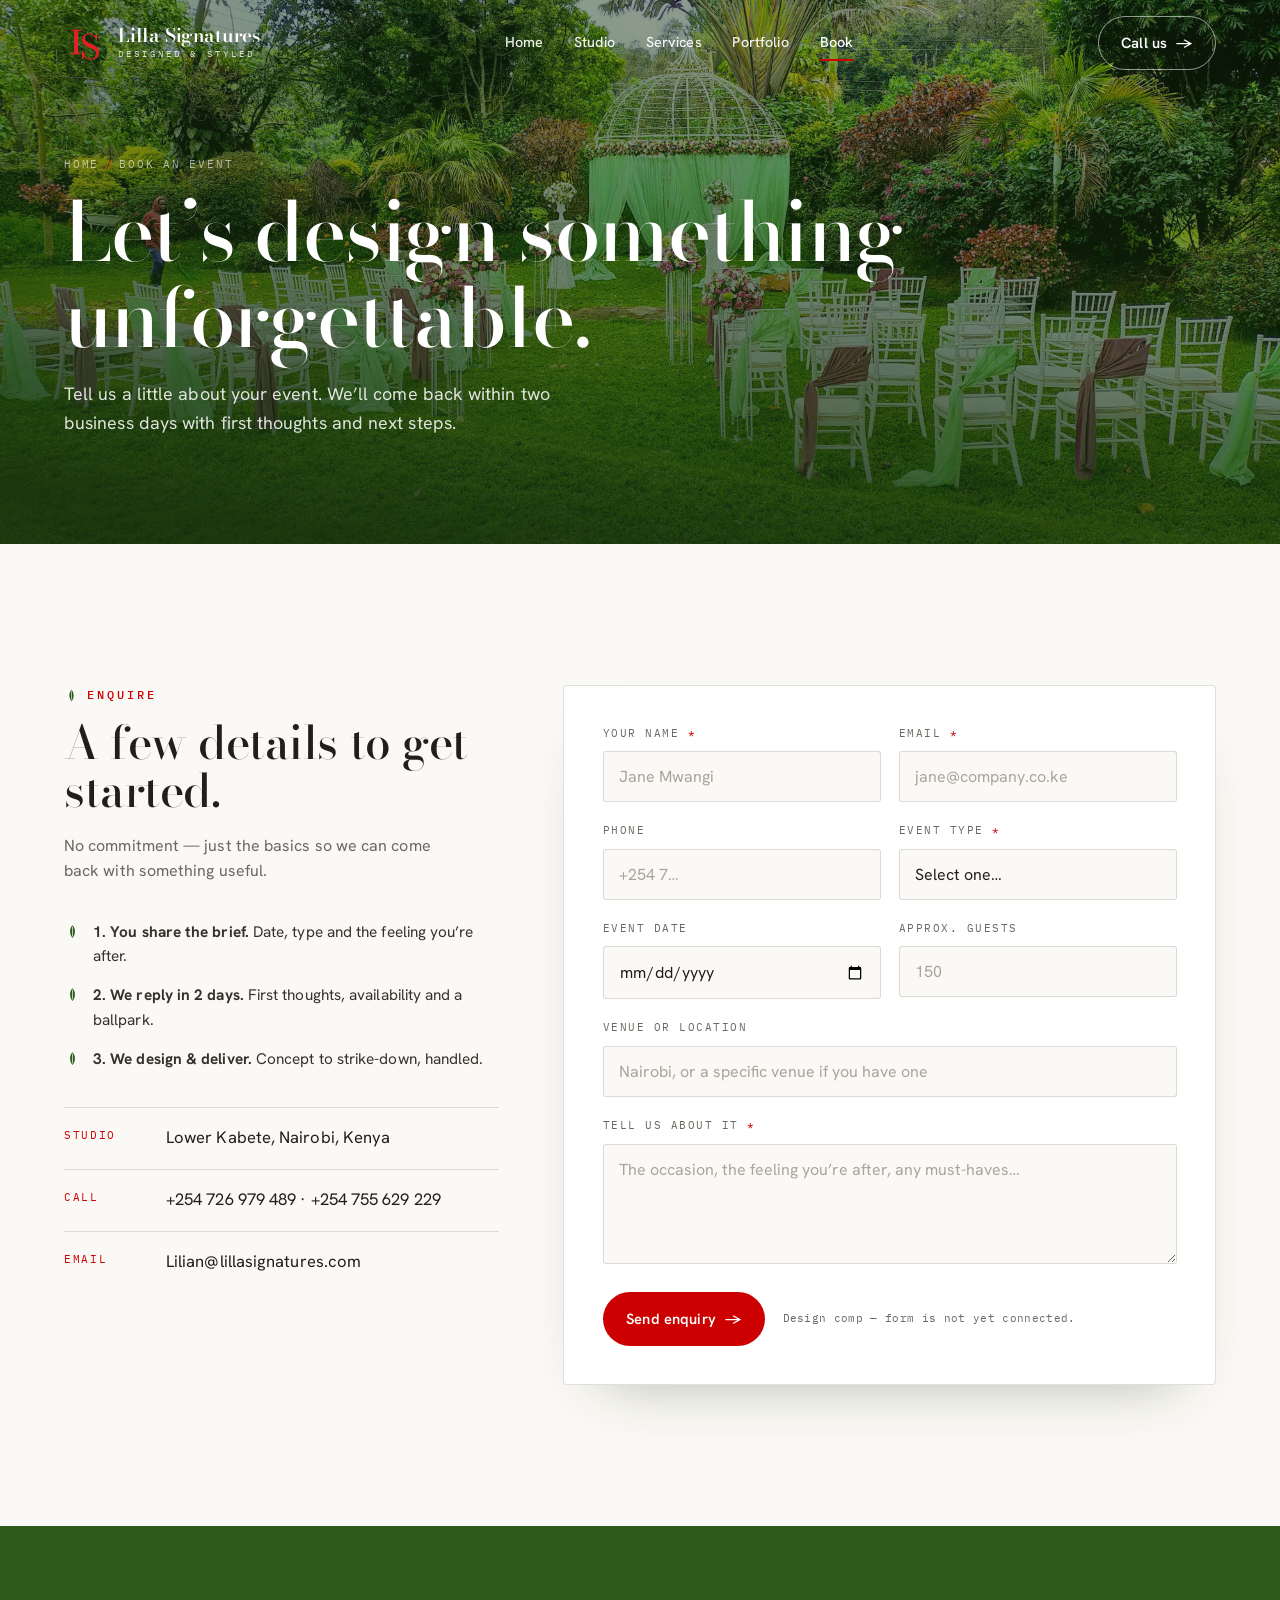
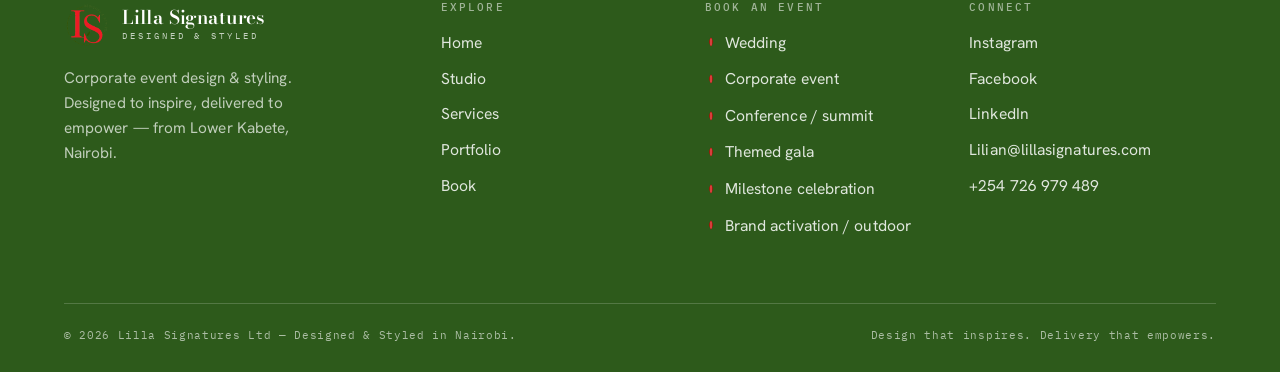
==== commit f299c8c5: "initial commit" ====
--- a/booking.html
+++ b/booking.html
@@ -139,7 +139,10 @@
   <div class="wrap">
     <div class="footer-top">
       <div class="footer-brand">
-        <img src="assets/img/logo-full.png" alt="Lilla Signatures logo" style="width:150px" />
+        <a class="brand" href="index.html" aria-label="Lilla Signatures — home">
+          <img src="assets/img/logo-mark.png" alt="Lilla Signatures monogram" />
+          <span class="wordmark"><b>Lilla Signatures</b><span>Designed &amp; Styled</span></span>
+        </a>
         <p>Corporate event design &amp; styling. Designed to inspire, delivered to empower — from Lower Kabete, Nairobi.</p>
       </div>
       <div class="foot-col">
--- a/assets/css/styles.css
+++ b/assets/css/styles.css
@@ -210,7 +210,7 @@
 /* ============================================================
    HERO
    ============================================================ */
-.hero { position: relative; min-height: 100svh; display: flex; align-items: flex-end; color: #fff; isolation: isolate; }
+.hero { position: relative; min-height: 88svh; display: flex; align-items: flex-end; color: #fff; isolation: isolate; }
 .hero-media { position: absolute; inset: 0; z-index: -2; }
 .hero-media img { width: 100%; height: 100%; object-fit: cover; }
 .hero::before {
@@ -245,6 +245,44 @@
 .hero-scroll .bar::after { content:""; position:absolute; inset:0; background:#fff; animation: scrollbar 2.4s var(--ease) infinite; }
 @keyframes scrollbar { 0%{transform:translateY(-100%)} 60%,100%{transform:translateY(100%)} }
 @media (max-width: 760px){ .hero-scroll { display: none; } }
+
+/* hero — phone tuning: smaller headline, breathing room above the fixed nav,
+   full-width stacked CTAs for comfortable tap targets */
+@media (max-width: 600px){
+  /* cap the hero so it fits the screen comfortably instead of forcing a
+     full 100svh of mostly-empty image */
+  .hero { min-height: 80svh; }
+  .hero-inner { padding-bottom: clamp(32px, 8vw, 48px); }
+  /* hide the Google rating badge on phones — it sits at the top of the
+     bottom-aligned stack and gets clipped by the fixed nav */
+  .hero-rating { display: none; }
+  /* keep the eyebrow tagline on a single line on phones */
+  .hero .eyebrow { font-size: clamp(.5rem, 2.5vw, .66rem); letter-spacing: .12em; white-space: nowrap; }
+  .hero .eyebrow .leaf { width: 13px; height: 13px; }
+  .hero h1 { font-size: clamp(2rem, 9vw, 2.9rem); margin-top: .8rem; max-width: 20ch; }
+  .hero p.hero-sub { margin-top: 1.1rem; font-size: 1.02rem; max-width: 40ch; }
+  .hero-cta { margin-top: 1.7rem; gap: 10px; width: 100%; }
+  .hero-cta .btn { flex: 1 1 100%; justify-content: center; }
+}
+
+/* ---- Stats band (home, directly below hero) ---- */
+.stats-band { background: var(--green-900); color: #fff; padding-block: clamp(30px, 4vw, 48px); }
+.stats-grid { display: grid; grid-template-columns: repeat(3, 1fr); gap: clamp(16px, 3vw, 48px); align-items: center; }
+.stats-grid .stat { position: relative; display: flex; flex-direction: column; gap: 8px; text-align: center; }
+.stats-grid .stat + .stat::before {
+  content: ""; position: absolute; left: calc(clamp(16px, 3vw, 48px) / -2);
+  top: 50%; transform: translateY(-50%); width: 1px; height: 56%;
+  background: var(--line-on-green);
+}
+.stat-num { font-family: var(--serif); font-weight: 500; font-size: clamp(2.2rem, 5vw, 3.4rem); line-height: 1; letter-spacing: -.01em; }
+.stat-num .plus { color: #fff; }
+.stat-label { font-family: var(--mono); font-size: clamp(.6rem, 1.1vw, .72rem); letter-spacing: .16em; text-transform: uppercase; color: rgba(255,255,255,.72); }
+@media (max-width: 600px){
+  .stats-band { padding-block: 26px; }
+  .stats-grid { gap: 10px; }
+  .stat-num { font-size: clamp(1.6rem, 7vw, 2.2rem); }
+  .stat-label { font-size: .56rem; letter-spacing: .08em; }
+}
 
 /* ============================================================
    STUDIO / ABOUT
@@ -461,7 +499,10 @@
    ============================================================ */
 .footer { background: var(--green); color: rgba(255,255,255,.85); padding-block: clamp(48px,6vw,80px) 28px; }
 .footer-top { display: grid; grid-template-columns: 1.3fr 1fr 1fr; gap: 40px; }
-.footer-brand img { width: 96px; background: var(--paper); border-radius: 4px; padding: 10px; }
+/* footer brand — mirror the nav logo lockup on the green footer */
+.footer-brand .brand img { width: 46px; height: 46px; object-fit: contain; background: none; border-radius: 0; padding: 0; }
+.footer-brand .brand .wordmark b { color: #fff; }
+.footer-brand .brand .wordmark span { color: rgba(255,255,255,.72); }
 .footer-brand p { margin: 18px 0 0; max-width: 30ch; color: rgba(255,255,255,.7); font-size: .96rem; }
 .foot-col h4 { font-family: var(--mono); font-weight: 500; font-size: .68rem; letter-spacing: .2em; text-transform: uppercase; color: rgba(255,255,255,.55); margin-bottom: 16px; }
 .foot-col ul { list-style: none; margin: 0; padding: 0; display: flex; flex-direction: column; gap: 10px; }
